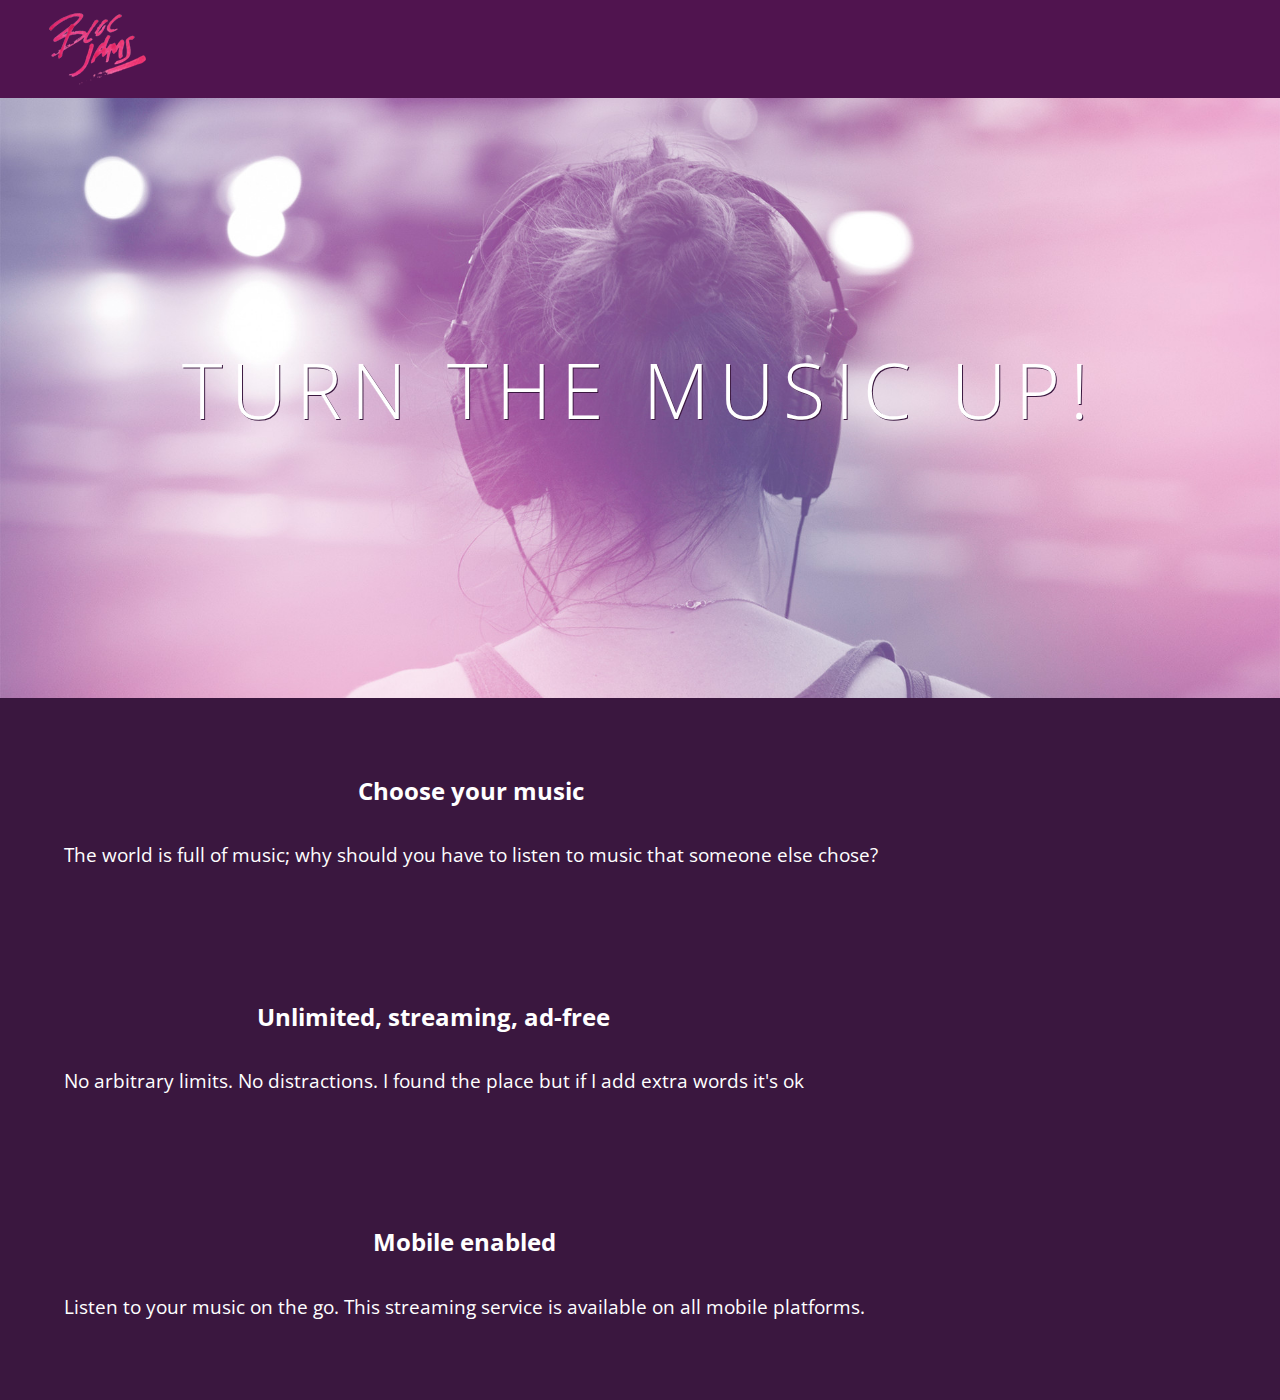
==== index.html @ 6a415501 "Add clearfix" ====
<!DOCTYPE html>
<html>
 <head>
   <title> Bloc Jams </title>
    <meta name="viewport" content="width=device-width, initial-scale=1">
   <link rel="stylesheet" type="text/css" href="http://fonts.googleapis.com/css?family=Open+Sans:400,800,600,700,300">
        <link rel="stylesheet" type="text/css" href="http://code.ionicframework.com/ionicons/2.0.1/css/ionicons.min.css">
        <link rel="stylesheet" type="text/css" href="styles/normalize.css">
        <link rel="stylesheet" type="text/css" href="styles/main.css">
        <link rel="stylesheet" type="text/css" href="styles/landing.css">
 </head>
<body class="landing">
    <nav class="navbar"> <!-- navigation bar -->
      <img src="assets/images/bloc_jams_logo.png" alt="bloc jams logo" class="logo">
    </nav>
    <section class="hero-content"> <!-- hero content -->
      <h1 class="hero-title">Turn the music up!</h1>
    </section>
    <section class="selling-points container clearfix"> <!-- selling points -->
        <div class="point column third">
         <span class="ion-music-note"></span>
         <h5 class="point-title">Choose your music</h5>
         <p class="point-description">The world is full of music; why should you have to listen to music that someone else chose?</p>
        </div>
        <div class="point column third">
         <span class="ion-radio-waves"></span>
         <h5 class="point-title">Unlimited, streaming, ad-free</h5>
         <p class="point-description">No arbitrary limits. No distractions. I found the place but if I add extra words it's ok</p>
       </div>
        <div class="point column third">
                <span class="ion-iphone"></span>
                <h5 class="point-title">Mobile enabled</h5>
                <p class="point-description">Listen to your music on the go. This streaming service is available on all mobile platforms.</p>
        </div>
     </section>
 </div>
</body>
</html>
---- styles/main.css ----
*, *::before, *::after {
     -moz-box-sizing: border-box;
     -webkit-box-sizing: border-box;
     box-sizing: border-box;
 }
html {
     height: 100%; /* makes sure our HTML takes up 100% of the browser window */
     font-size: 100%;
 }

 body {
     font-family: 'Open Sans'; /* sets our font to the "Open Sans" typeface */
     color: white;             /* sets the text color to white */
     min-height: 100%;         /* says the height of the body must be, at minimum, 100% of the window */
 }
 .navbar {
   position: relative;
   padding: 0.5rem;
     /* #1 */
     background-color: rgba(101,18,95,0.5);
     /* #2 */
     z-index: 1;
}

 .navbar .logo {
     position: relative; /* positioning will be explained in a resource */
     left: 2rem;
     cursor: pointer;  /* produces the finger-pointer icon when you hover over the logo */
      }

      .navbar .links-container {
          display: table;
          position: absolute;
          top: 0;
          right: 0;
          height: 100px;
          color: white;
      }

      .links-container .navbar-link {
          display: table-cell;
          position: relative;
          height: 100%;
          padding-left: 1rem;
          padding-right: 1rem;
          /* #3 */
          vertical-align: middle;
          color: white;
          font-size: 0.625rem;
          letter-spacing: 0.05rem;
          font-weight: 700;
          text-transform: uppercase;
          /* #4 */
          text-decoration: none;
          cursor: pointer;
      }

        /* #5 */
      .links-container .navbar-link:hover {
          color: rgb(233,50,117);
      }

 .container {
   margin: 0 auto;
   max-width: 64rem;
 }

 /* Medium and small screens (640px) */
 @media (min-width: 640px) {
   html { font-size: 112%; }
    .column {
        float: left;
        padding-left: 1rem;
        padding-right: 1rem;}
     .column.full {width: 100%; }
     column.two-thirds { width: 66.7%; }
     column.half { width: 50%; }
     column.third { width: 33.3%; }
     column.fourth { width: 25%; }
     column.flow-opposite {float: right; }
 }

 /* Large screens (1024px) */
 @media (min-width: 1024px) {
   html { font-size: 120%; }
   /* Style information will go here */
}
---- styles/landing.css ----
body.landing {
     background-color: rgb(58,23,63);
 }

 .hero-content {
     position: relative;
     min-height: 600px;
     background-image: url(../assets/images/bloc_jams_bg.jpg);
     background-repeat: no-repeat;
     background-position: center center;
     background-size: cover;
 }

 .hero-content .hero-title {
     position: absolute;
     top: 40%;
     -webkit-transform: translateY(-50%);
     -moz-transform: translateY(-50%);
     transform: translateY(-50%);
     width: 100%;
     text-align: center;
     font-size: 4rem;
     font-weight: 300;
     text-transform: uppercase;
     letter-spacing: 0.5rem;
     text-shadow: 1px 1px 0px rgb(58,23,63);
 }

 .selling-points {
     position: relative;
 }

 .point {
     position: relative;
     padding: 2rem;
     text-align: center;
 }

 .point .point-title {
     font-size: 1.25rem;
 }

 .ion-music-note,
 .ion-radio-waves,
 .ion-iphone {
     color: rgb(233,50,117);
     font-size: 5rem;
 }
 .clearfix::after {
   content: ".";
   visibility: hidden;
   display: block;
   height: 0;
   clear: both;
}
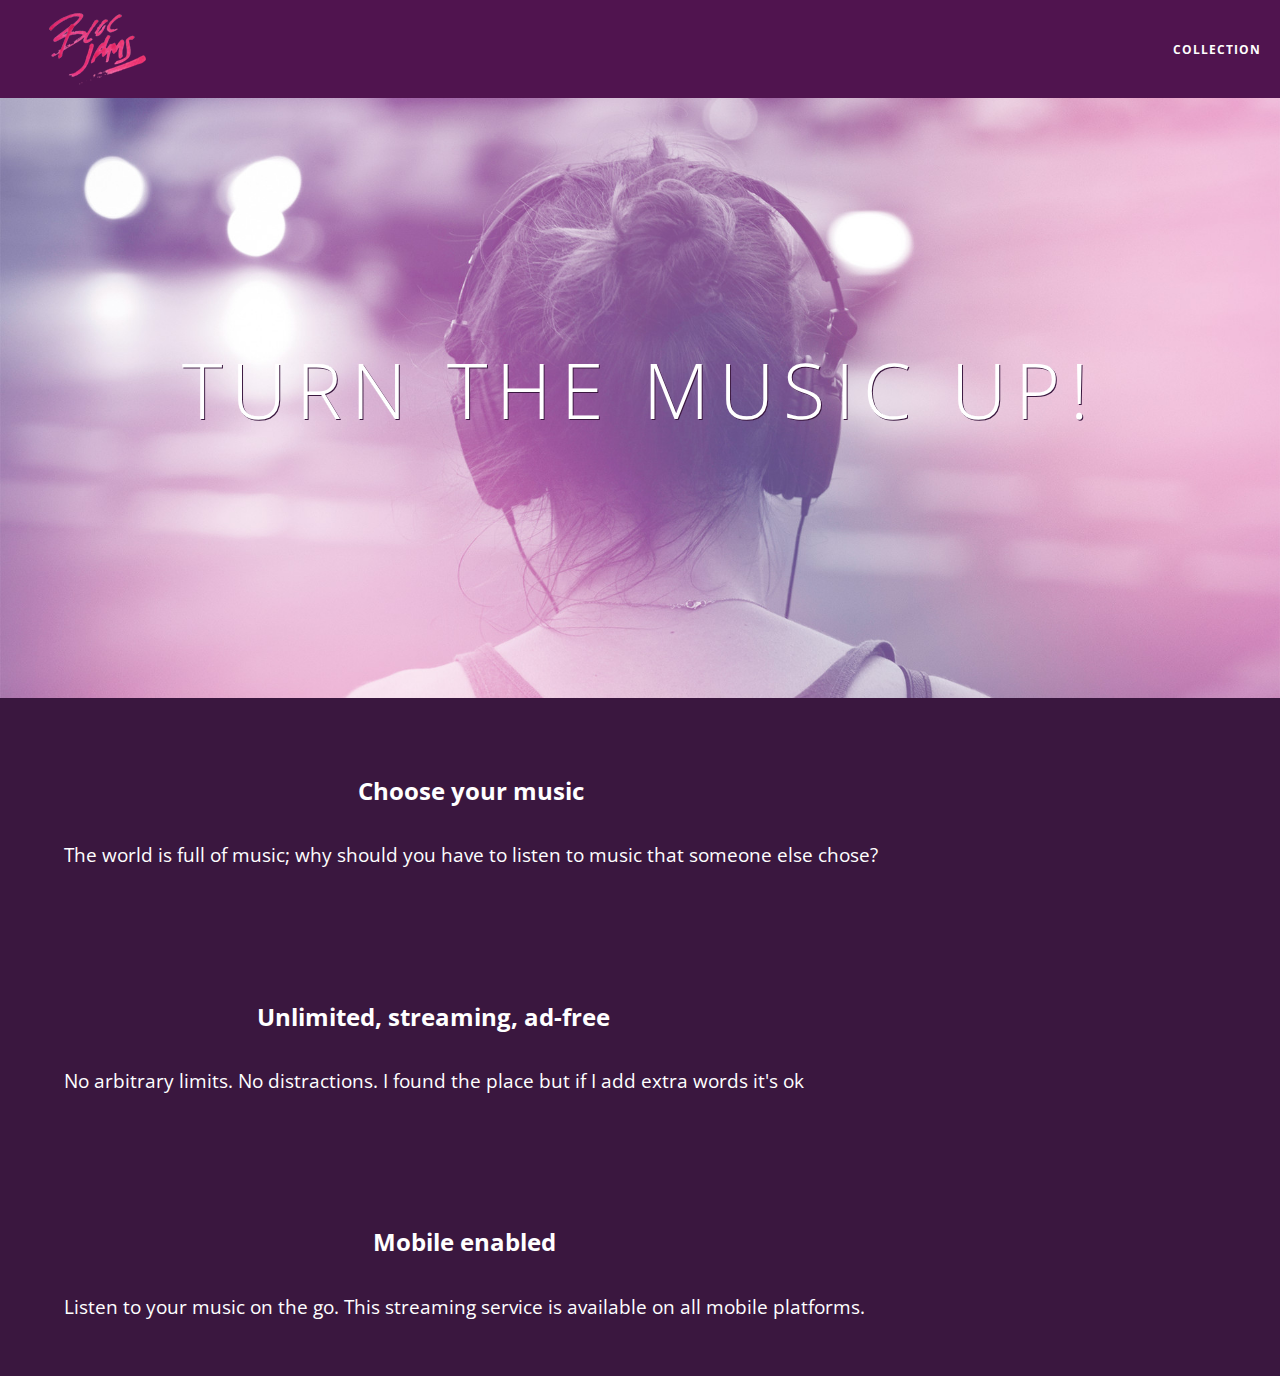
==== commit 37c2c61d: "Add collection page html and css" ====
--- a/index.html
+++ b/index.html
@@ -11,12 +11,17 @@
  </head>
 <body class="landing">
     <nav class="navbar"> <!-- navigation bar -->
-      <img src="assets/images/bloc_jams_logo.png" alt="bloc jams logo" class="logo">
+      <a href="index.html" class="logo">
+        <img src="assets/images/bloc_jams_logo.png" alt="bloc jams logo">
+          </a>
+          <div class="links-container">
+              <a href="collection.html" class="navbar-link">collection</a>
+          </div>
     </nav>
     <section class="hero-content"> <!-- hero content -->
       <h1 class="hero-title">Turn the music up!</h1>
     </section>
-    <section class="selling-points container clearfix"> <!-- selling points -->
+    <section class="selling-points container"> <!-- selling points -->
         <div class="point column third">
          <span class="ion-music-note"></span>
          <h5 class="point-title">Choose your music</h5>
--- a/styles/main.css
+++ b/styles/main.css
@@ -1,3 +1,4 @@
+
 *, *::before, *::after {
      -moz-box-sizing: border-box;
      -webkit-box-sizing: border-box;
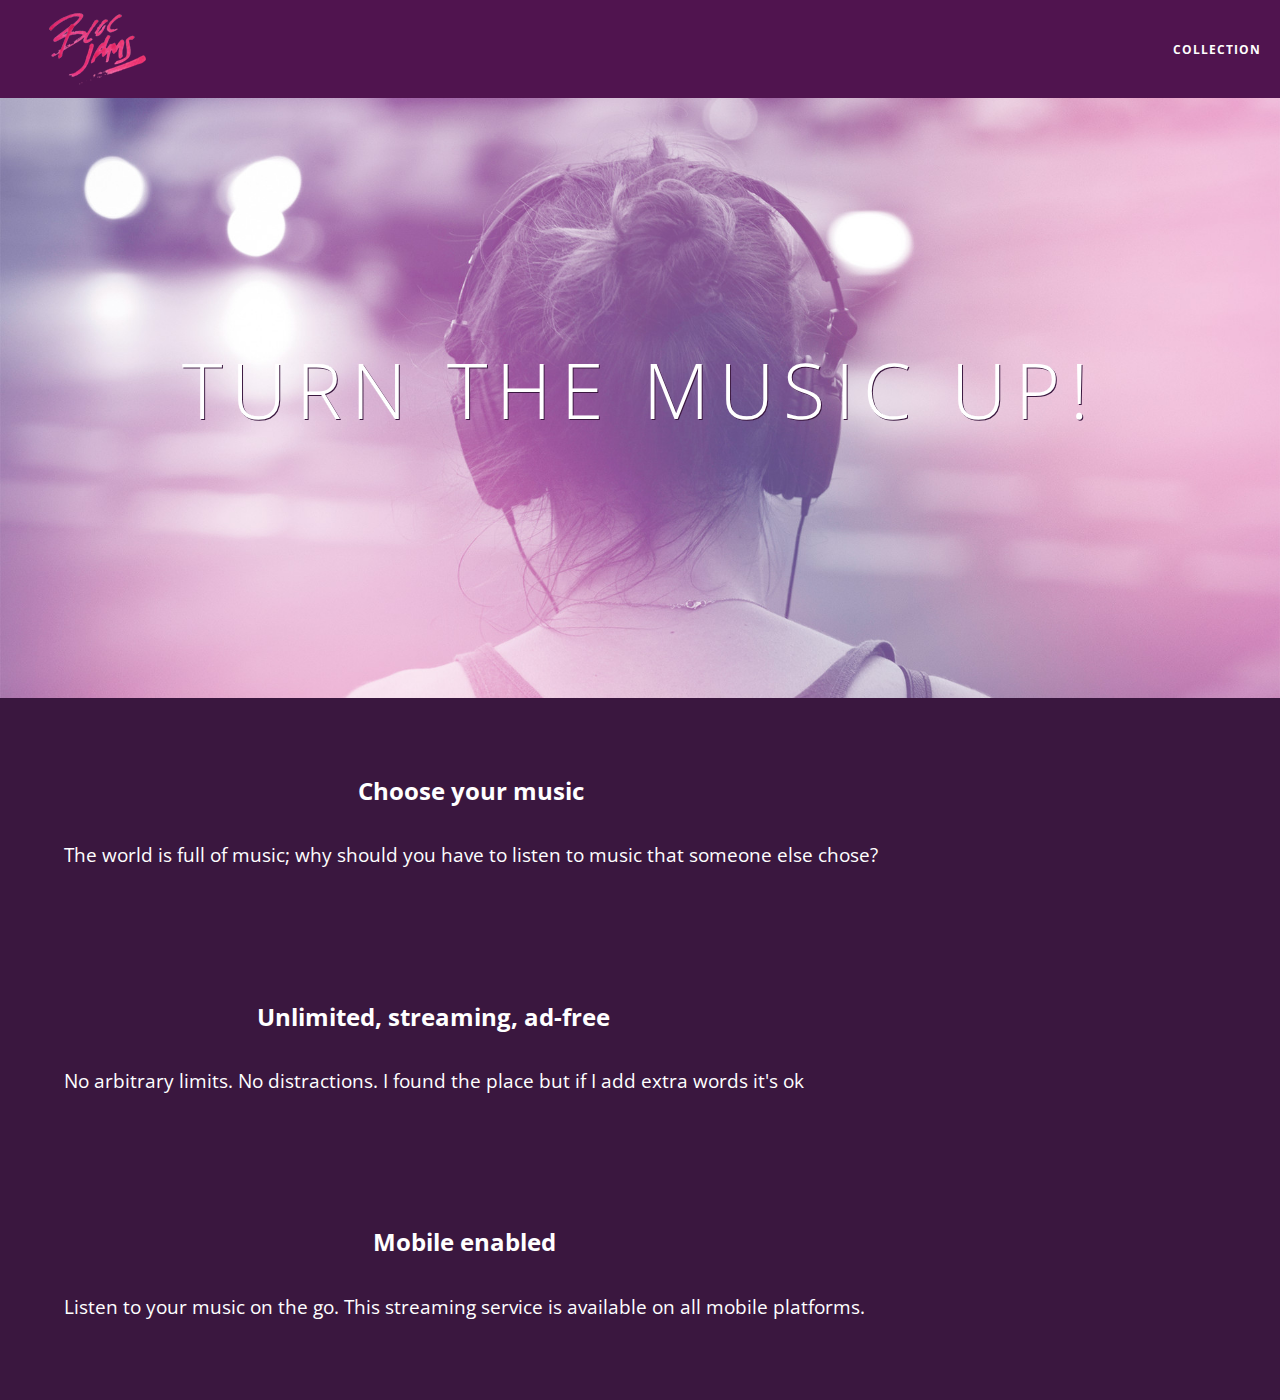
==== commit 070387bc: "Merge pull request #5 from lilyvirginia/cpt-8" ====
--- a/index.html
+++ b/index.html
@@ -3,6 +3,7 @@
  <head>
    <title> Bloc Jams </title>
     <meta name="viewport" content="width=device-width, initial-scale=1">
+
    <link rel="stylesheet" type="text/css" href="http://fonts.googleapis.com/css?family=Open+Sans:400,800,600,700,300">
         <link rel="stylesheet" type="text/css" href="http://code.ionicframework.com/ionicons/2.0.1/css/ionicons.min.css">
         <link rel="stylesheet" type="text/css" href="styles/normalize.css">
@@ -21,7 +22,7 @@
     <section class="hero-content"> <!-- hero content -->
       <h1 class="hero-title">Turn the music up!</h1>
     </section>
-    <section class="selling-points container"> <!-- selling points -->
+    <section class="selling-points container clearfix"> <!-- selling points -->
         <div class="point column third">
          <span class="ion-music-note"></span>
          <h5 class="point-title">Choose your music</h5>
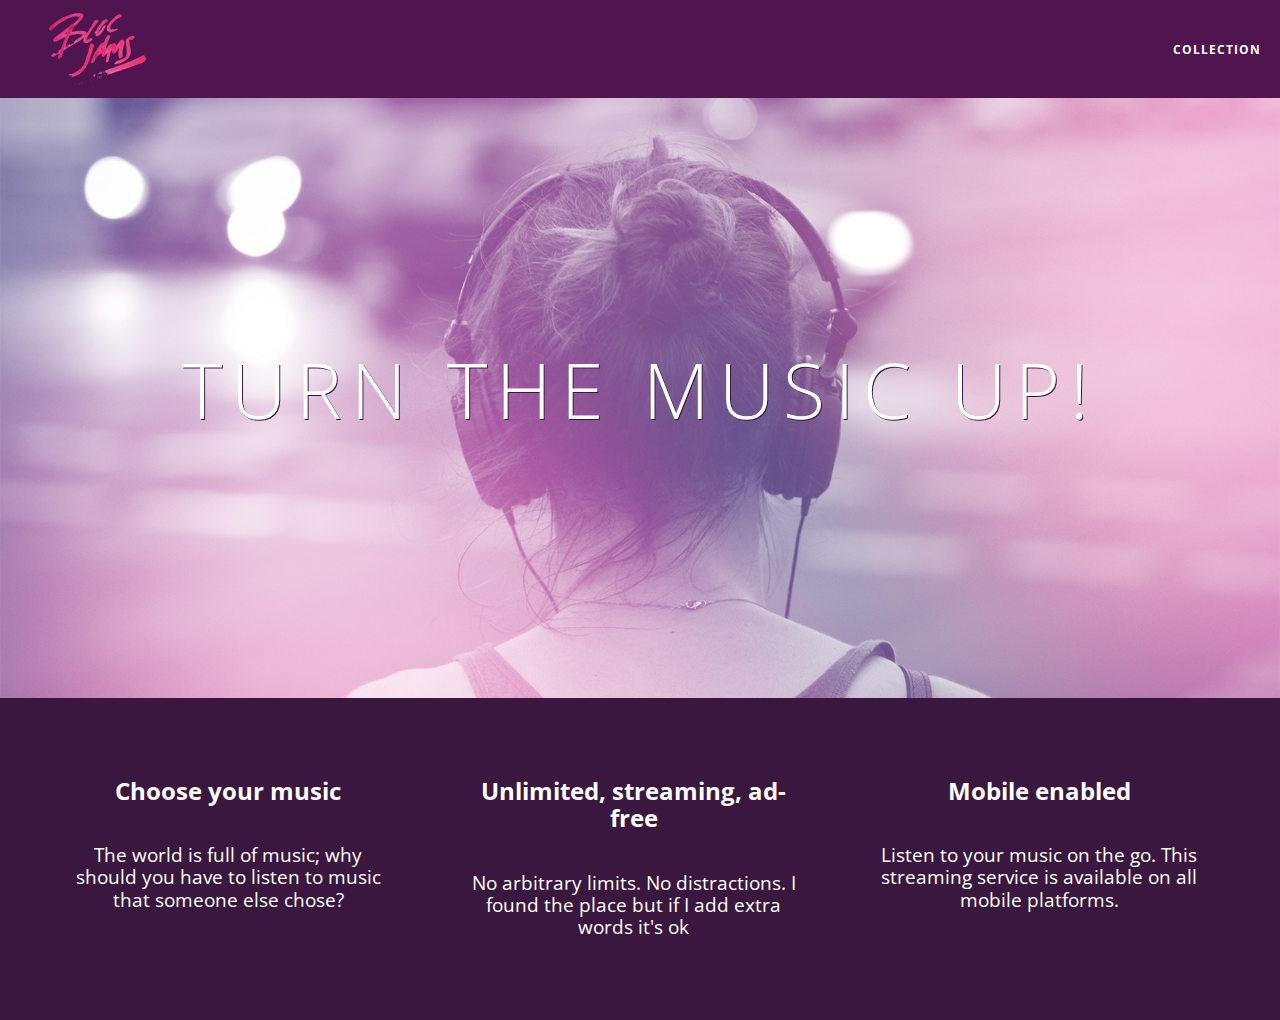
==== commit f985385b: "Same changes as cpt-21" ====
--- a/index.html
+++ b/index.html
@@ -39,6 +39,7 @@
                 <p class="point-description">Listen to your music on the go. This streaming service is available on all mobile platforms.</p>
         </div>
      </section>
- </div>
-</body>
+      </div>
+   <script src="scripts/landing.js"></script>
+ </body>
 </html>
--- a/styles/main.css
+++ b/styles/main.css
@@ -60,10 +60,16 @@
       .links-container .navbar-link:hover {
           color: rgb(233,50,117);
       }
+      .links-container .navbar-link:active {
+          background-color: rgb(255, 255, 255);
+      }
 
  .container {
    margin: 0 auto;
    max-width: 64rem;
+ }
+ .container.narrow {
+     max-width: 56rem;
  }
 
  /* Medium and small screens (640px) */
--- a/styles/landing.css
+++ b/styles/landing.css
@@ -34,10 +34,24 @@
      position: relative;
      padding: 2rem;
      text-align: center;
+     opacity: 0;
+     -webkit-transform: scaleX(0.9) translateY(3rem);
+     -moz-transform: scaleX(0.9) translateY(3rem);
+     transform: scaleX(0.9) translateY(3rem);
+     -webkit-transition: all 0.25s ease-in-out;
+     -moz-transition: all 0.25s ease-in-out;
+     transition: all 0.25s ease-in-out;
+     -webkit-transition-delay: 0.2s;
+     -moz-transition-delay: 0.2s;
+     transition-delay: 0.2s;
  }
 
  .point .point-title {
      font-size: 1.25rem;
+ }
+
+ .third {
+   width: 33%;
  }
 
  .ion-music-note,
@@ -53,3 +67,9 @@
    height: 0;
    clear: both;
 }
+
+@media (max-width: 400px) {
+  .point {
+    width: 100%;
+  }
+}
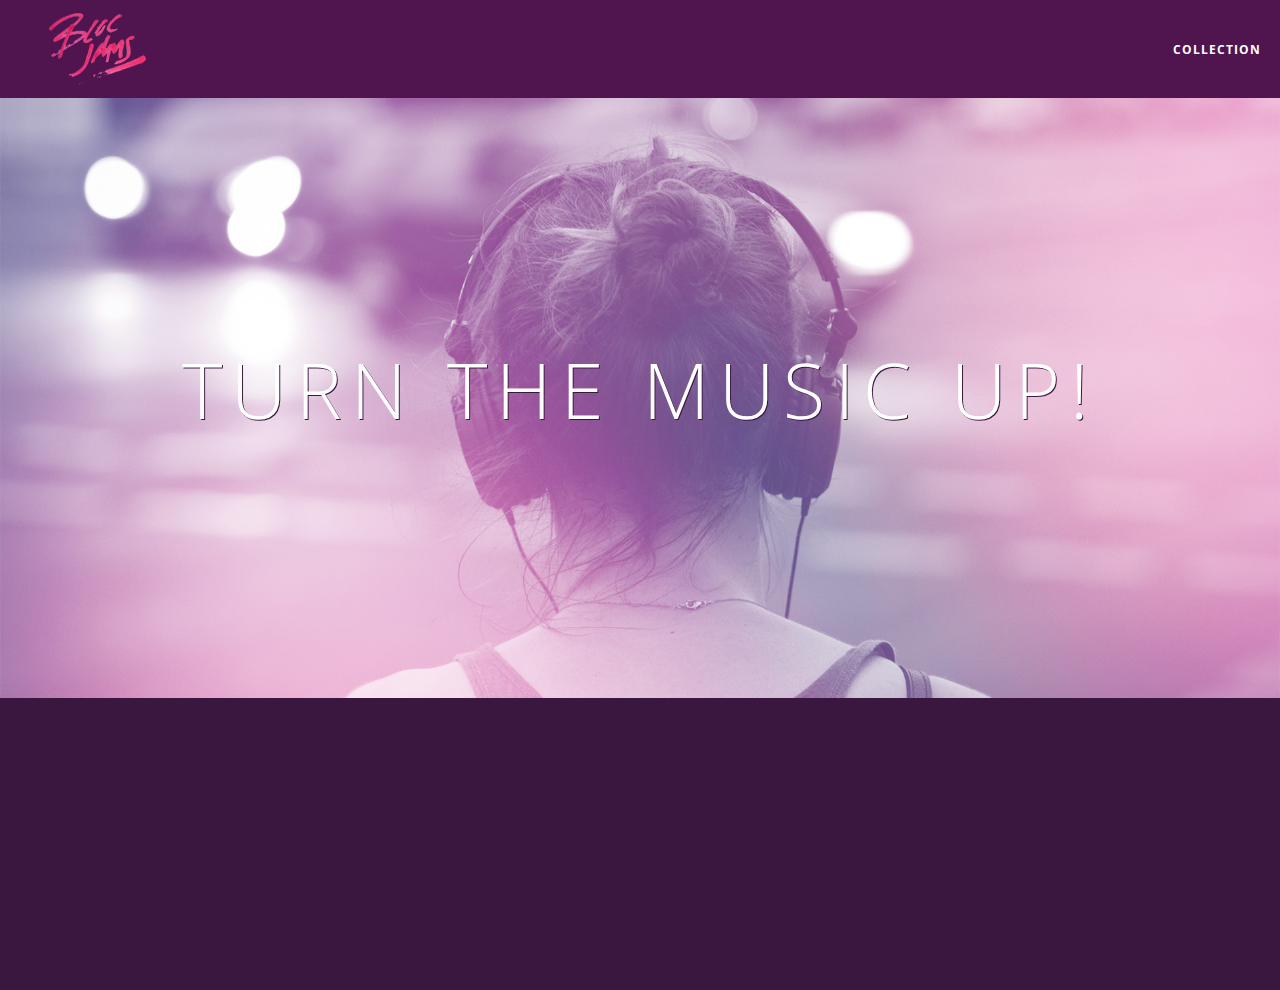
==== commit 493edbaf: "Add forEach loop in utilities.js" ====
--- a/index.html
+++ b/index.html
@@ -40,6 +40,7 @@
         </div>
      </section>
       </div>
+    <script src="scripts/utilities.js"></script>
    <script src="scripts/landing.js"></script>
  </body>
 </html>
--- a/styles/landing.css
+++ b/styles/landing.css
@@ -37,13 +37,14 @@
      opacity: 0;
      -webkit-transform: scaleX(0.9) translateY(3rem);
      -moz-transform: scaleX(0.9) translateY(3rem);
-     transform: scaleX(0.9) translateY(3rem);
-     -webkit-transition: all 0.25s ease-in-out;
-     -moz-transition: all 0.25s ease-in-out;
-     transition: all 0.25s ease-in-out;
-     -webkit-transition-delay: 0.2s;
-     -moz-transition-delay: 0.2s;
-     transition-delay: 0.2s;
+     transform: scaleX(0.9) translateY(3rem); /* .9 */
+     -webkit-transition: all .25s ease-in-out;
+     -moz-transition: all .25s ease-in-out;
+     transition: all .25s ease-in-out; /* originally .25 */
+     -webkit-transition-delay: .2s;
+     -moz-transition-delay: .2s;
+     transition-delay: .2s; /* originally .2 */
+ }
  }
 
  .point .point-title {
